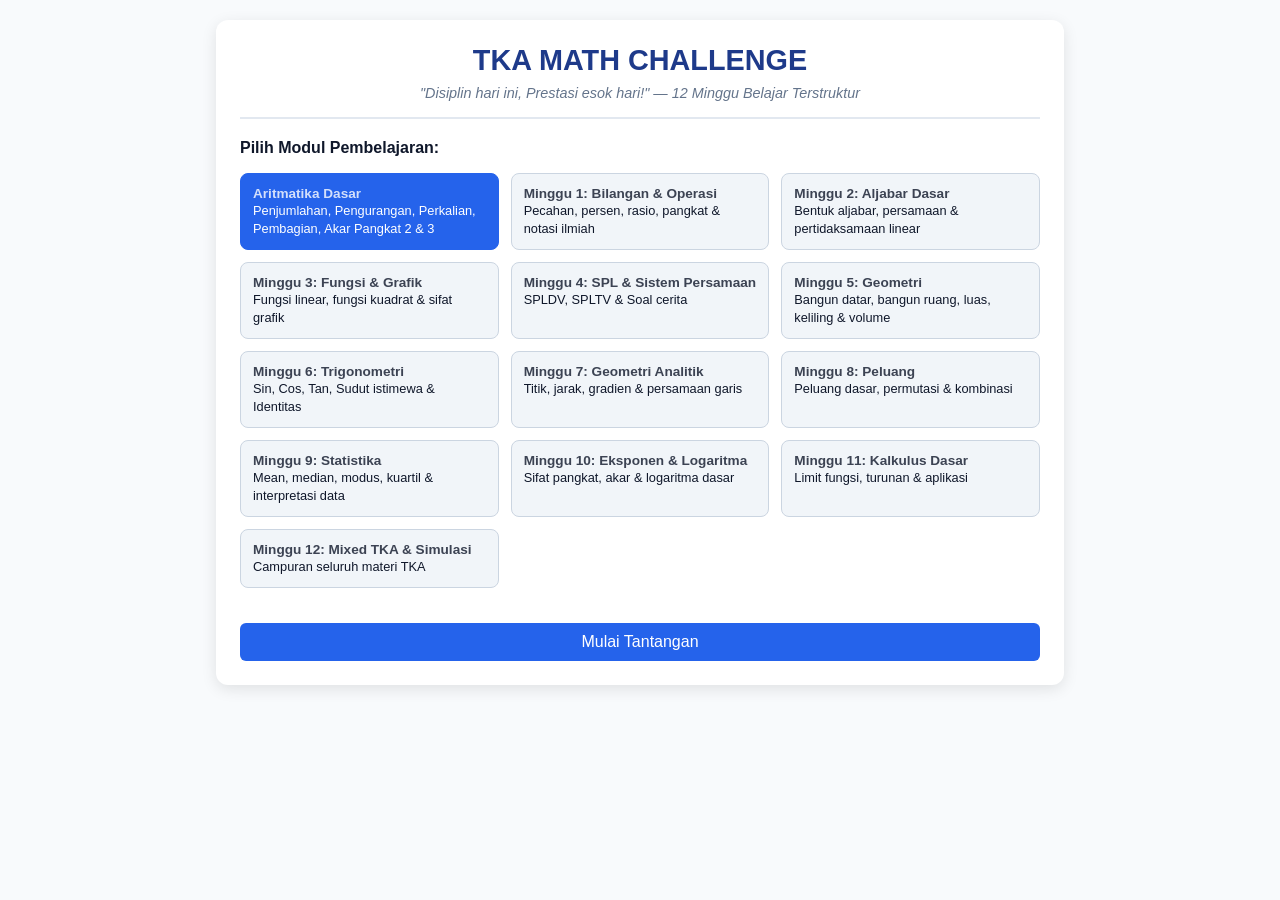
==== script.html @ e038ada2 "Create script.html" ====
<!DOCTYPE html>
<html lang="id">
<head>
    <meta charset="UTF-8">
    <meta name="viewport" content="width=device-width, initial-scale=1.0">
    <title>TKA Math Challenge - 12 Minggu Belajar Terstruktur</title>
    <style>
        :root {
            --primary: #1e3a8a;
            --accent: #2563eb;
            --bg: #f8fafc;
            --card: #ffffff;
            --text: #0f172a;
            --success: #16a34a;
            --warning: #d97706;
            --danger: #dc2626;
        }

        body {
            font-family: 'Segoe UI', Tahoma, Geneva, Verdana, sans-serif;
            background-color: var(--bg);
            color: var(--text);
            margin: 0;
            padding: 20px;
            display: flex;
            justify-content: center;
        }

        .container {
            width: 100%;
            max-width: 800px;
            background: var(--card);
            border-radius: 12px;
            box-shadow: 0 4px 15px rgba(0, 0, 0, 0.1);
            padding: 24px;
        }

        header {
            text-align: center;
            border-bottom: 2px solid #e2e8f0;
            padding-bottom: 16px;
            margin-bottom: 20px;
        }

        header h1 {
            color: var(--primary);
            margin: 0 0 8px 0;
            font-size: 1.8rem;
        }

        .motto {
            font-size: 0.9rem;
            color: #64748b;
            font-style: italic;
        }

        .grid-selector {
            display: grid;
            grid-template-columns: repeat(auto-fill, minmax(220px, 1fr));
            gap: 12px;
            margin-bottom: 20px;
        }

        .module-btn {
            background: #f1f5f9;
            border: 1px solid #cbd5e1;
            border-radius: 8px;
            padding: 12px;
            text-align: left;
            cursor: pointer;
            transition: all 0.2s;
        }

        .module-btn:hover {
            border-color: var(--accent);
            background: #eff6ff;
        }

        .module-btn.active {
            background: var(--accent);
            color: white;
            border-color: var(--accent);
        }

        .module-btn strong {
            display: block;
            font-size: 0.85rem;
            opacity: 0.8;
        }

        .quiz-box, .result-box {
            display: none;
        }

        .stats-bar {
            display: flex;
            justify-content: space-between;
            background: #f8fafc;
            padding: 12px;
            border-radius: 8px;
            margin-bottom: 16px;
            font-weight: bold;
        }

        .question-text {
            font-size: 1.2rem;
            margin-bottom: 20px;
            font-weight: 600;
        }

        .options-grid {
            display: grid;
            grid-template-columns: 1fr;
            gap: 10px;
        }

        .opt-btn {
            background: #f8fafc;
            border: 1px solid #cbd5e1;
            padding: 12px 16px;
            border-radius: 8px;
            text-align: left;
            font-size: 1rem;
            cursor: pointer;
            transition: 0.2s;
        }

        .opt-btn:hover {
            background: #e2e8f0;
        }

        .opt-btn.correct {
            background: #dcfce7 !important;
            border-color: var(--success) !important;
            color: var(--success);
        }

        .opt-btn.wrong {
            background: #fee2e2 !important;
            border-color: var(--danger) !important;
            color: var(--danger);
        }

        .explanation {
            margin-top: 15px;
            padding: 12px;
            background: #eff6ff;
            border-left: 4px solid var(--accent);
            border-radius: 4px;
            display: none;
        }

        .btn-action {
            background: var(--accent);
            color: white;
            border: none;
            padding: 10px 20px;
            border-radius: 6px;
            font-size: 1rem;
            cursor: pointer;
            margin-top: 15px;
            width: 100%;
        }

        .badge {
            display: inline-block;
            padding: 4px 8px;
            border-radius: 4px;
            font-size: 0.8rem;
            font-weight: bold;
            color: white;
        }
        .badge-green { background: var(--success); }
        .badge-yellow { background: var(--warning); }
        .badge-red { background: var(--danger); }
    </style>
</head>
<body>

<div class="container">
    <header>
        <h1>TKA MATH CHALLENGE</h1>
        <div class="motto">"Disiplin hari ini, Prestasi esok hari!" — 12 Minggu Belajar Terstruktur</div>
    </header>

    <!-- SETUP VIEW -->
    <div id="setup-view">
        <p><strong>Pilih Modul Pembelajaran:</strong></p>
        <div class="grid-selector" id="module-selector"></div>
        <button class="btn-action" onclick="startQuiz()">Mulai Tantangan</button>
    </div>

    <!-- QUIZ VIEW -->
    <div id="quiz-view" class="quiz-box">
        <div class="stats-bar">
            <span>Soal: <span id="q-num">1</span>/10</span>
            <span>Modul: <span id="module-label">-</span></span>
            <span>Skor: <span id="score-val">0</span></span>
        </div>
        <div class="question-text" id="q-text">Pertanyaan akan muncul di sini...</div>
        <div class="options-grid" id="options-container"></div>
        <div class="explanation" id="explanation-box"></div>
        <button class="btn-action" id="next-btn" style="display:none;" onclick="nextQuestion()">Soal Berikutnya</button>
    </div>

    <!-- RESULT VIEW -->
    <div id="result-view" class="result-box">
        <h2>Hasil Evaluasi Modul</h2>
        <p>Skor Akhir Anda: <strong id="final-score" style="font-size: 1.5rem;">0%</strong></p>
        <div id="status-badge" style="margin-bottom: 15px;"></div>
        <div id="recommendation" style="margin-bottom: 20px; padding: 12px; background: #f1f5f9; border-radius: 6px;"></div>
        <button class="btn-action" onclick="resetQuiz()">Pilih Modul Lain</button>
    </div>
</div>

<script>
const modules = [
    { id: 0, title: "Aritmatika Dasar", desc: "Penjumlahan, Pengurangan, Perkalian, Pembagian, Akar Pangkat 2 & 3" },
    { id: 1, title: "Minggu 1: Bilangan & Operasi", desc: "Pecahan, persen, rasio, pangkat & notasi ilmiah" },
    { id: 2, title: "Minggu 2: Aljabar Dasar", desc: "Bentuk aljabar, persamaan & pertidaksamaan linear" },
    { id: 3, title: "Minggu 3: Fungsi & Grafik", desc: "Fungsi linear, fungsi kuadrat & sifat grafik" },
    { id: 4, title: "Minggu 4: SPL & Sistem Persamaan", desc: "SPLDV, SPLTV & Soal cerita" },
    { id: 5, title: "Minggu 5: Geometri", desc: "Bangun datar, bangun ruang, luas, keliling & volume" },
    { id: 6, title: "Minggu 6: Trigonometri", desc: "Sin, Cos, Tan, Sudut istimewa & Identitas" },
    { id: 7, title: "Minggu 7: Geometri Analitik", desc: "Titik, jarak, gradien & persamaan garis" },
    { id: 8, title: "Minggu 8: Peluang", desc: "Peluang dasar, permutasi & kombinasi" },
    { id: 9, title: "Minggu 9: Statistika", desc: "Mean, median, modus, kuartil & interpretasi data" },
    { id: 10, title: "Minggu 10: Eksponen & Logaritma", desc: "Sifat pangkat, akar & logaritma dasar" },
    { id: 11, title: "Minggu 11: Kalkulus Dasar", desc: "Limit fungsi, turunan & aplikasi" },
    { id: 12, title: "Minggu 12: Mixed TKA & Simulasi", desc: "Campuran seluruh materi TKA" }
];

let selectedModule = 0;
let currentQuestions = [];
let currentIndex = 0;
let score = 0;

function init() {
    const container = document.getElementById('module-selector');
    container.innerHTML = '';
    modules.forEach(m => {
        const btn = document.createElement('div');
        btn.className = `module-btn ${m.id === selectedModule ? 'active' : ''}`;
        btn.onclick = () => selectModule(m.id);
        btn.innerHTML = `<strong>${m.title}</strong><span style="font-size:0.8rem;">${m.desc}</span>`;
        container.appendChild(btn);
    });
}

function selectModule(id) {
    selectedModule = id;
    init();
}

function generateQuestions(modId) {
    let qList = [];
    for (let i = 0; i < 10; i++) {
        let q = {};
        let activeMod = modId === 12 ? Math.floor(Math.random() * 11) : modId;

        if (activeMod === 0) {
            // Aritmatika Dasar & Akar
            let type = Math.floor(Math.random() * 3);
            if (type === 0) {
                let a = Math.floor(Math.random() * 10) + 1, b = Math.floor(Math.random() * 10) + 1;
                q = { q: `${a} × ${b} = ?`, ans: a * b, exp: `Perkalian dasar ${a} dikali ${b} = ${a*b}` };
            } else if (type === 1) {
                let val = Math.floor(Math.random() * 20) + 1;
                q = { q: `√${val * val} = ?`, ans: val, exp: `Akar pangkat 2 dari ${val*val} adalah ${val}` };
            } else {
                let val = Math.floor(Math.random() * 10) + 1;
                q = { q: `∛${val * val * val} = ?`, ans: val, exp: `Akar pangkat 3 dari ${val*val*val} adalah ${val}` };
            }
        } else if (activeMod === 2) {
            // Aljabar
            let a = Math.floor(Math.random() * 5) + 2, b = Math.floor(Math.random() * 10) + 1;
            let x = Math.floor(Math.random() * 8) + 1;
            let c = a * x + b;
            q = { q: `Selesaikan persamaan: ${a}x + ${b} = ${c}. Berapakah x?`, ans: x, exp: `${a}x = ${c} - ${b} ➔ ${a}x = ${c-b} ➔ x = ${x}` };
        } else if (activeMod === 6) {
            // Trigonometri
            const angles = [0, 30, 45, 60, 90];
            const sinVals = { 0: "0", 30: "0.5", 45: "0.71", 60: "0.87", 90: "1" };
            let ang = angles[Math.floor(Math.random() * angles.length)];
            q = { q: `Berapakah nilai dari sin(${ang}°)?`, ans: sinVals[ang], exp: `Sudut istimewa sin(${ang}°) = ${sinVals[ang]}` };
        } else if (activeMod === 11) {
            // Kalkulus (Turunan)
            let n = Math.floor(Math.random() * 4) + 2;
            q = { q: `Turunan pertama d/dx dari f(x) = x^${n} adalah...`, ans: `${n}x^${n-1}`, exp: `Gunakan rumus d/dx(x^n) = n·x^(n-1)` };
        } else {
            // Generic Fallback Question Generator
            let a = Math.floor(Math.random() * 10) + 2;
            let b = Math.floor(Math.random() * 10) + 2;
            q = { q: `[Modul ${activeMod}] Berapakah nilai dari ${a} + ${b} × 2?`, ans: a + (b * 2), exp: `Dahulukan perkalian: ${b} × 2 = ${b*2}, lalu tambahkan ${a} = ${a + b*2}` };
        }

        // Generate Options
        let correct = q.ans;
        let opts = new Set([correct]);
        while (opts.size < 4) {
            if (typeof correct === 'number') {
                let offset = (Math.floor(Math.random() * 5) + 1) * (Math.random() < 0.5 ? 1 : -1);
                opts.add(correct + offset);
            } else {
                opts.add(`${Math.floor(Math.random()*5)+1}x^${Math.floor(Math.random()*3)}`);
            }
        }

        q.options = Array.from(opts).sort(() => Math.random() - 0.5);
        qList.push(q);
    }
    return qList;
}

function startQuiz() {
    currentQuestions = generateQuestions(selectedModule);
    currentIndex = 0;
    score = 0;
    document.getElementById('setup-view').style.display = 'none';
    document.getElementById('quiz-view').style.display = 'block';
    document.getElementById('module-label').innerText = modules.find(m => m.id === selectedModule).title.split(':')[0];
    showQuestion();
}

function showQuestion() {
    let q = currentQuestions[currentIndex];
    document.getElementById('q-num').innerText = currentIndex + 1;
    document.getElementById('score-val').innerText = score;
    document.getElementById('q-text').innerText = q.q;
    document.getElementById('explanation-box').style.display = 'none';
    document.getElementById('next-btn').style.display = 'none';

    const optContainer = document.getElementById('options-container');
    optContainer.innerHTML = '';
    q.options.forEach(opt => {
        const btn = document.createElement('button');
        btn.className = 'opt-btn';
        btn.innerText = opt;
        btn.onclick = () => checkAnswer(btn, opt, q.ans, q.exp);
        optContainer.appendChild(btn);
    });
}

function checkAnswer(selectedBtn, chosen, correct, exp) {
    const allBtns = document.querySelectorAll('.opt-btn');
    allBtns.forEach(btn => btn.disabled = true);

    if (String(chosen) === String(correct)) {
        selectedBtn.classList.add('correct');
        score += 10;
    } else {
        selectedBtn.classList.add('wrong');
        allBtns.forEach(btn => {
            if (String(btn.innerText) === String(correct)) btn.classList.add('correct');
        });
    }

    const expBox = document.getElementById('explanation-box');
    expBox.innerHTML = `<strong>Pembahasan:</strong> ${exp}`;
    expBox.style.display = 'block';
    document.getElementById('next-btn').style.display = 'block';
}

function nextQuestion() {
    currentIndex++;
    if (currentIndex < currentQuestions.length) {
        showQuestion();
    } else {
        showResult();
    }
}

function showResult() {
    document.getElementById('quiz-view').style.display = 'none';
    document.getElementById('result-view').style.display = 'block';
    
    let percentage = (score / 100) * 100;
    document.getElementById('final-score').innerText = `${percentage}%`;

    let badge = document.getElementById('status-badge');
    let rec = document.getElementById('recommendation');

    if (percentage >= 80) {
        badge.innerHTML = `<span class="badge badge-green">LULUS (≥ 80%)</span>`;
        rec.innerHTML = `<strong>Hasil Bagus!</strong> Anda siap untuk lanjut ke modul materi berikutnya.`;
    } else if (percentage >= 60) {
        badge.innerHTML = `<span class="badge badge-yellow">REMEDIAL (60-79%)</span>`;
        rec.innerHTML = `<strong>Penguatan Konsep:</strong> Disarankan melakukan remediasi dan mengulang latihan soal variasi.`;
    } else {
        badge.innerHTML = `<span class="badge badge-red">ULANG KONSEP (< 60%)</span>`;
        rec.innerHTML = `<strong>Perlu Evaluasi:</strong> Pelajari kembali materi dasar pada modul ini sebelum mengambil tes ulang.`;
    }
}

function resetQuiz() {
    document.getElementById('result-view').style.display = 'none';
    document.getElementById('setup-view').style.display = 'block';
    init();
}

// Initial Run
init();
</script>
</body>
</html>
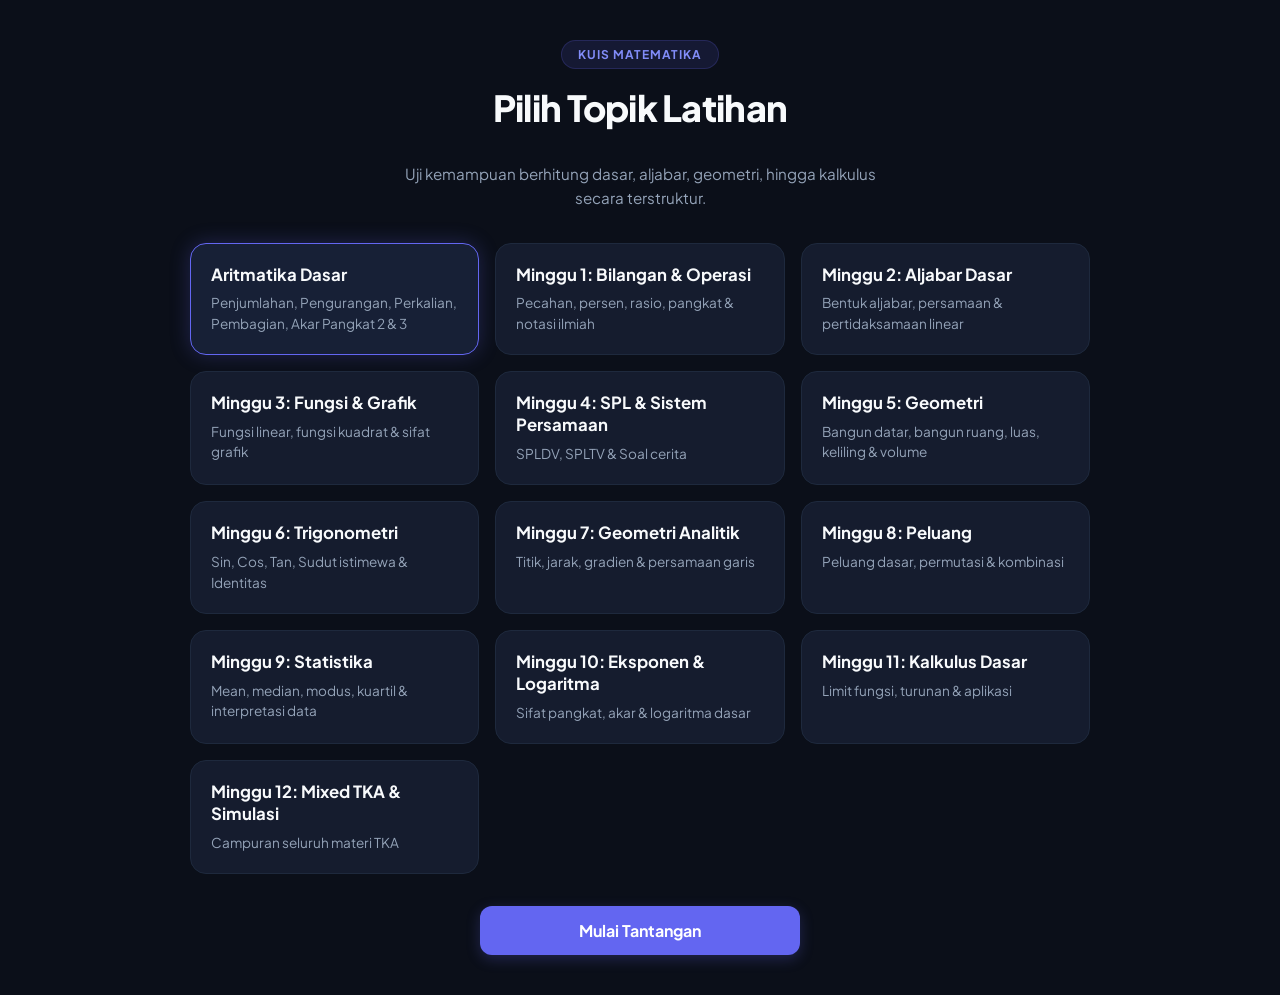
==== commit f9a3f01e: "Add files via upload" ====
--- a/script.html
+++ b/script.html
@@ -1,405 +1,502 @@
-<!DOCTYPE html>
-<html lang="id">
-<head>
-    <meta charset="UTF-8">
-    <meta name="viewport" content="width=device-width, initial-scale=1.0">
-    <title>TKA Math Challenge - 12 Minggu Belajar Terstruktur</title>
-    <style>
-        :root {
-            --primary: #1e3a8a;
-            --accent: #2563eb;
-            --bg: #f8fafc;
-            --card: #ffffff;
-            --text: #0f172a;
-            --success: #16a34a;
-            --warning: #d97706;
-            --danger: #dc2626;
-        }
-
-        body {
-            font-family: 'Segoe UI', Tahoma, Geneva, Verdana, sans-serif;
-            background-color: var(--bg);
-            color: var(--text);
-            margin: 0;
-            padding: 20px;
-            display: flex;
-            justify-content: center;
-        }
-
-        .container {
-            width: 100%;
-            max-width: 800px;
-            background: var(--card);
-            border-radius: 12px;
-            box-shadow: 0 4px 15px rgba(0, 0, 0, 0.1);
-            padding: 24px;
-        }
-
-        header {
-            text-align: center;
-            border-bottom: 2px solid #e2e8f0;
-            padding-bottom: 16px;
-            margin-bottom: 20px;
-        }
-
-        header h1 {
-            color: var(--primary);
-            margin: 0 0 8px 0;
-            font-size: 1.8rem;
-        }
-
-        .motto {
-            font-size: 0.9rem;
-            color: #64748b;
-            font-style: italic;
-        }
-
-        .grid-selector {
-            display: grid;
-            grid-template-columns: repeat(auto-fill, minmax(220px, 1fr));
-            gap: 12px;
-            margin-bottom: 20px;
-        }
-
-        .module-btn {
-            background: #f1f5f9;
-            border: 1px solid #cbd5e1;
-            border-radius: 8px;
-            padding: 12px;
-            text-align: left;
-            cursor: pointer;
-            transition: all 0.2s;
-        }
-
-        .module-btn:hover {
-            border-color: var(--accent);
-            background: #eff6ff;
-        }
-
-        .module-btn.active {
-            background: var(--accent);
-            color: white;
-            border-color: var(--accent);
-        }
-
-        .module-btn strong {
-            display: block;
-            font-size: 0.85rem;
-            opacity: 0.8;
-        }
-
-        .quiz-box, .result-box {
-            display: none;
-        }
-
-        .stats-bar {
-            display: flex;
-            justify-content: space-between;
-            background: #f8fafc;
-            padding: 12px;
-            border-radius: 8px;
-            margin-bottom: 16px;
-            font-weight: bold;
-        }
-
-        .question-text {
-            font-size: 1.2rem;
-            margin-bottom: 20px;
-            font-weight: 600;
-        }
-
-        .options-grid {
-            display: grid;
-            grid-template-columns: 1fr;
-            gap: 10px;
-        }
-
-        .opt-btn {
-            background: #f8fafc;
-            border: 1px solid #cbd5e1;
-            padding: 12px 16px;
-            border-radius: 8px;
-            text-align: left;
-            font-size: 1rem;
-            cursor: pointer;
-            transition: 0.2s;
-        }
-
-        .opt-btn:hover {
-            background: #e2e8f0;
-        }
-
-        .opt-btn.correct {
-            background: #dcfce7 !important;
-            border-color: var(--success) !important;
-            color: var(--success);
-        }
-
-        .opt-btn.wrong {
-            background: #fee2e2 !important;
-            border-color: var(--danger) !important;
-            color: var(--danger);
-        }
-
-        .explanation {
-            margin-top: 15px;
-            padding: 12px;
-            background: #eff6ff;
-            border-left: 4px solid var(--accent);
-            border-radius: 4px;
-            display: none;
-        }
-
-        .btn-action {
-            background: var(--accent);
-            color: white;
-            border: none;
-            padding: 10px 20px;
-            border-radius: 6px;
-            font-size: 1rem;
-            cursor: pointer;
-            margin-top: 15px;
-            width: 100%;
-        }
-
-        .badge {
-            display: inline-block;
-            padding: 4px 8px;
-            border-radius: 4px;
-            font-size: 0.8rem;
-            font-weight: bold;
-            color: white;
-        }
-        .badge-green { background: var(--success); }
-        .badge-yellow { background: var(--warning); }
-        .badge-red { background: var(--danger); }
-    </style>
-</head>
-<body>
-
-<div class="container">
-    <header>
-        <h1>TKA MATH CHALLENGE</h1>
-        <div class="motto">"Disiplin hari ini, Prestasi esok hari!" — 12 Minggu Belajar Terstruktur</div>
-    </header>
-
-    <!-- SETUP VIEW -->
-    <div id="setup-view">
-        <p><strong>Pilih Modul Pembelajaran:</strong></p>
-        <div class="grid-selector" id="module-selector"></div>
-        <button class="btn-action" onclick="startQuiz()">Mulai Tantangan</button>
-    </div>
-
-    <!-- QUIZ VIEW -->
-    <div id="quiz-view" class="quiz-box">
-        <div class="stats-bar">
-            <span>Soal: <span id="q-num">1</span>/10</span>
-            <span>Modul: <span id="module-label">-</span></span>
-            <span>Skor: <span id="score-val">0</span></span>
-        </div>
-        <div class="question-text" id="q-text">Pertanyaan akan muncul di sini...</div>
-        <div class="options-grid" id="options-container"></div>
-        <div class="explanation" id="explanation-box"></div>
-        <button class="btn-action" id="next-btn" style="display:none;" onclick="nextQuestion()">Soal Berikutnya</button>
-    </div>
-
-    <!-- RESULT VIEW -->
-    <div id="result-view" class="result-box">
-        <h2>Hasil Evaluasi Modul</h2>
-        <p>Skor Akhir Anda: <strong id="final-score" style="font-size: 1.5rem;">0%</strong></p>
-        <div id="status-badge" style="margin-bottom: 15px;"></div>
-        <div id="recommendation" style="margin-bottom: 20px; padding: 12px; background: #f1f5f9; border-radius: 6px;"></div>
-        <button class="btn-action" onclick="resetQuiz()">Pilih Modul Lain</button>
-    </div>
-</div>
-
-<script>
-const modules = [
-    { id: 0, title: "Aritmatika Dasar", desc: "Penjumlahan, Pengurangan, Perkalian, Pembagian, Akar Pangkat 2 & 3" },
-    { id: 1, title: "Minggu 1: Bilangan & Operasi", desc: "Pecahan, persen, rasio, pangkat & notasi ilmiah" },
-    { id: 2, title: "Minggu 2: Aljabar Dasar", desc: "Bentuk aljabar, persamaan & pertidaksamaan linear" },
-    { id: 3, title: "Minggu 3: Fungsi & Grafik", desc: "Fungsi linear, fungsi kuadrat & sifat grafik" },
-    { id: 4, title: "Minggu 4: SPL & Sistem Persamaan", desc: "SPLDV, SPLTV & Soal cerita" },
-    { id: 5, title: "Minggu 5: Geometri", desc: "Bangun datar, bangun ruang, luas, keliling & volume" },
-    { id: 6, title: "Minggu 6: Trigonometri", desc: "Sin, Cos, Tan, Sudut istimewa & Identitas" },
-    { id: 7, title: "Minggu 7: Geometri Analitik", desc: "Titik, jarak, gradien & persamaan garis" },
-    { id: 8, title: "Minggu 8: Peluang", desc: "Peluang dasar, permutasi & kombinasi" },
-    { id: 9, title: "Minggu 9: Statistika", desc: "Mean, median, modus, kuartil & interpretasi data" },
-    { id: 10, title: "Minggu 10: Eksponen & Logaritma", desc: "Sifat pangkat, akar & logaritma dasar" },
-    { id: 11, title: "Minggu 11: Kalkulus Dasar", desc: "Limit fungsi, turunan & aplikasi" },
-    { id: 12, title: "Minggu 12: Mixed TKA & Simulasi", desc: "Campuran seluruh materi TKA" }
-];
-
-let selectedModule = 0;
-let currentQuestions = [];
-let currentIndex = 0;
-let score = 0;
-
-function init() {
-    const container = document.getElementById('module-selector');
-    container.innerHTML = '';
-    modules.forEach(m => {
-        const btn = document.createElement('div');
-        btn.className = `module-btn ${m.id === selectedModule ? 'active' : ''}`;
-        btn.onclick = () => selectModule(m.id);
-        btn.innerHTML = `<strong>${m.title}</strong><span style="font-size:0.8rem;">${m.desc}</span>`;
-        container.appendChild(btn);
-    });
-}
-
-function selectModule(id) {
-    selectedModule = id;
-    init();
-}
-
-function generateQuestions(modId) {
-    let qList = [];
-    for (let i = 0; i < 10; i++) {
-        let q = {};
-        let activeMod = modId === 12 ? Math.floor(Math.random() * 11) : modId;
-
-        if (activeMod === 0) {
-            // Aritmatika Dasar & Akar
-            let type = Math.floor(Math.random() * 3);
-            if (type === 0) {
-                let a = Math.floor(Math.random() * 10) + 1, b = Math.floor(Math.random() * 10) + 1;
-                q = { q: `${a} × ${b} = ?`, ans: a * b, exp: `Perkalian dasar ${a} dikali ${b} = ${a*b}` };
-            } else if (type === 1) {
-                let val = Math.floor(Math.random() * 20) + 1;
-                q = { q: `√${val * val} = ?`, ans: val, exp: `Akar pangkat 2 dari ${val*val} adalah ${val}` };
-            } else {
-                let val = Math.floor(Math.random() * 10) + 1;
-                q = { q: `∛${val * val * val} = ?`, ans: val, exp: `Akar pangkat 3 dari ${val*val*val} adalah ${val}` };
-            }
-        } else if (activeMod === 2) {
-            // Aljabar
-            let a = Math.floor(Math.random() * 5) + 2, b = Math.floor(Math.random() * 10) + 1;
-            let x = Math.floor(Math.random() * 8) + 1;
-            let c = a * x + b;
-            q = { q: `Selesaikan persamaan: ${a}x + ${b} = ${c}. Berapakah x?`, ans: x, exp: `${a}x = ${c} - ${b} ➔ ${a}x = ${c-b} ➔ x = ${x}` };
-        } else if (activeMod === 6) {
-            // Trigonometri
-            const angles = [0, 30, 45, 60, 90];
-            const sinVals = { 0: "0", 30: "0.5", 45: "0.71", 60: "0.87", 90: "1" };
-            let ang = angles[Math.floor(Math.random() * angles.length)];
-            q = { q: `Berapakah nilai dari sin(${ang}°)?`, ans: sinVals[ang], exp: `Sudut istimewa sin(${ang}°) = ${sinVals[ang]}` };
-        } else if (activeMod === 11) {
-            // Kalkulus (Turunan)
-            let n = Math.floor(Math.random() * 4) + 2;
-            q = { q: `Turunan pertama d/dx dari f(x) = x^${n} adalah...`, ans: `${n}x^${n-1}`, exp: `Gunakan rumus d/dx(x^n) = n·x^(n-1)` };
-        } else {
-            // Generic Fallback Question Generator
-            let a = Math.floor(Math.random() * 10) + 2;
-            let b = Math.floor(Math.random() * 10) + 2;
-            q = { q: `[Modul ${activeMod}] Berapakah nilai dari ${a} + ${b} × 2?`, ans: a + (b * 2), exp: `Dahulukan perkalian: ${b} × 2 = ${b*2}, lalu tambahkan ${a} = ${a + b*2}` };
-        }
-
-        // Generate Options
-        let correct = q.ans;
-        let opts = new Set([correct]);
-        while (opts.size < 4) {
-            if (typeof correct === 'number') {
-                let offset = (Math.floor(Math.random() * 5) + 1) * (Math.random() < 0.5 ? 1 : -1);
-                opts.add(correct + offset);
-            } else {
-                opts.add(`${Math.floor(Math.random()*5)+1}x^${Math.floor(Math.random()*3)}`);
-            }
-        }
-
-        q.options = Array.from(opts).sort(() => Math.random() - 0.5);
-        qList.push(q);
-    }
-    return qList;
-}
-
-function startQuiz() {
-    currentQuestions = generateQuestions(selectedModule);
-    currentIndex = 0;
-    score = 0;
-    document.getElementById('setup-view').style.display = 'none';
-    document.getElementById('quiz-view').style.display = 'block';
-    document.getElementById('module-label').innerText = modules.find(m => m.id === selectedModule).title.split(':')[0];
-    showQuestion();
-}
-
-function showQuestion() {
-    let q = currentQuestions[currentIndex];
-    document.getElementById('q-num').innerText = currentIndex + 1;
-    document.getElementById('score-val').innerText = score;
-    document.getElementById('q-text').innerText = q.q;
-    document.getElementById('explanation-box').style.display = 'none';
-    document.getElementById('next-btn').style.display = 'none';
-
-    const optContainer = document.getElementById('options-container');
-    optContainer.innerHTML = '';
-    q.options.forEach(opt => {
-        const btn = document.createElement('button');
-        btn.className = 'opt-btn';
-        btn.innerText = opt;
-        btn.onclick = () => checkAnswer(btn, opt, q.ans, q.exp);
-        optContainer.appendChild(btn);
-    });
-}
-
-function checkAnswer(selectedBtn, chosen, correct, exp) {
-    const allBtns = document.querySelectorAll('.opt-btn');
-    allBtns.forEach(btn => btn.disabled = true);
-
-    if (String(chosen) === String(correct)) {
-        selectedBtn.classList.add('correct');
-        score += 10;
-    } else {
-        selectedBtn.classList.add('wrong');
-        allBtns.forEach(btn => {
-            if (String(btn.innerText) === String(correct)) btn.classList.add('correct');
-        });
-    }
-
-    const expBox = document.getElementById('explanation-box');
-    expBox.innerHTML = `<strong>Pembahasan:</strong> ${exp}`;
-    expBox.style.display = 'block';
-    document.getElementById('next-btn').style.display = 'block';
-}
-
-function nextQuestion() {
-    currentIndex++;
-    if (currentIndex < currentQuestions.length) {
-        showQuestion();
-    } else {
-        showResult();
-    }
-}
-
-function showResult() {
-    document.getElementById('quiz-view').style.display = 'none';
-    document.getElementById('result-view').style.display = 'block';
-    
-    let percentage = (score / 100) * 100;
-    document.getElementById('final-score').innerText = `${percentage}%`;
-
-    let badge = document.getElementById('status-badge');
-    let rec = document.getElementById('recommendation');
-
-    if (percentage >= 80) {
-        badge.innerHTML = `<span class="badge badge-green">LULUS (≥ 80%)</span>`;
-        rec.innerHTML = `<strong>Hasil Bagus!</strong> Anda siap untuk lanjut ke modul materi berikutnya.`;
-    } else if (percentage >= 60) {
-        badge.innerHTML = `<span class="badge badge-yellow">REMEDIAL (60-79%)</span>`;
-        rec.innerHTML = `<strong>Penguatan Konsep:</strong> Disarankan melakukan remediasi dan mengulang latihan soal variasi.`;
-    } else {
-        badge.innerHTML = `<span class="badge badge-red">ULANG KONSEP (< 60%)</span>`;
-        rec.innerHTML = `<strong>Perlu Evaluasi:</strong> Pelajari kembali materi dasar pada modul ini sebelum mengambil tes ulang.`;
-    }
-}
-
-function resetQuiz() {
-    document.getElementById('result-view').style.display = 'none';
-    document.getElementById('setup-view').style.display = 'block';
-    init();
-}
-
-// Initial Run
-init();
-</script>
-</body>
-</html>
+<!DOCTYPE html>
+<html lang="id">
+<head>
+    <meta charset="UTF-8">
+    <meta name="viewport" content="width=device-width, initial-scale=1.0">
+    <title>TKA Math Challenge - 12 Minggu Belajar Terstruktur</title>
+    <style>
+        @import url('https://fonts.googleapis.com/css2?family=Plus+Jakarta+Sans:wght@400;500;600;700;800&display=swap');
+
+        :root {
+            --bg-dark: #0b0f19;
+            --card-bg: #151c2e;
+            --card-hover: #1c263e;
+            --card-border: #1e293d;
+            --primary: #6366f1;
+            --primary-hover: #4f46e5;
+            --primary-glow: rgba(99, 102, 241, 0.25);
+            --text-main: #f8fafc;
+            --text-muted: #94a3b8;
+            --success: #22c55e;
+            --success-bg: rgba(34, 197, 94, 0.15);
+            --danger: #ef4444;
+            --danger-bg: rgba(239, 68, 68, 0.15);
+            --warning: #f59e0b;
+        }
+
+        * {
+            box-sizing: border-box;
+            font-family: 'Plus Jakarta Sans', system-ui, -apple-system, sans-serif;
+        }
+
+        body {
+            background-color: var(--bg-dark);
+            color: var(--text-main);
+            margin: 0;
+            padding: 40px 20px;
+            display: flex;
+            justify-content: center;
+            align-items: center;
+            min-height: 100vh;
+        }
+
+        .container {
+            width: 100%;
+            max-width: 900px;
+            background: transparent;
+            padding: 0;
+        }
+
+        /* HEADER & TITLE SECTION */
+        header {
+            text-align: center;
+            border-bottom: none;
+            padding-bottom: 0;
+            margin-bottom: 32px;
+        }
+
+        .motto {
+            display: inline-block;
+            font-size: 0.75rem;
+            font-weight: 700;
+            letter-spacing: 0.08em;
+            text-transform: uppercase;
+            color: #818cf8;
+            background: rgba(99, 102, 241, 0.12);
+            border: 1px solid rgba(99, 102, 241, 0.2);
+            padding: 6px 16px;
+            border-radius: 20px;
+            margin-bottom: 16px;
+            font-style: normal;
+        }
+
+        header h1 {
+            color: var(--text-main);
+            font-size: 2.25rem;
+            font-weight: 800;
+            margin: 0 0 12px 0;
+            letter-spacing: -0.02em;
+        }
+
+        #setup-view p.subtitle {
+            text-align: center;
+            color: var(--text-muted);
+            font-size: 0.95rem;
+            max-width: 520px;
+            margin: 0 auto 32px auto;
+            line-height: 1.6;
+        }
+
+        /* GRID MODULE SELECTOR */
+        .grid-selector {
+            display: grid;
+            grid-template-columns: repeat(auto-fill, minmax(260px, 1fr));
+            gap: 16px;
+            margin-bottom: 32px;
+        }
+
+        .module-btn {
+            background: var(--card-bg);
+            border: 1px solid var(--card-border);
+            border-radius: 16px;
+            padding: 20px;
+            cursor: pointer;
+            transition: all 0.25s cubic-bezier(0.4, 0, 0.2, 1);
+            display: flex;
+            flex-direction: column;
+            justify-content: flex-start;
+            position: relative;
+            overflow: hidden;
+        }
+
+        .module-btn:hover {
+            background: var(--card-hover);
+            border-color: #334155;
+            transform: translateY(-2px);
+        }
+
+        .module-btn.active {
+            background: #172036;
+            border-color: var(--primary);
+            box-shadow: 0 0 20px var(--primary-glow);
+        }
+
+        .module-btn strong {
+            color: var(--text-main);
+            font-size: 1.05rem;
+            font-weight: 700;
+            margin-bottom: 8px;
+            line-height: 1.3;
+        }
+
+        .module-btn span {
+            color: var(--text-muted) !important;
+            font-size: 0.85rem !important;
+            line-height: 1.5;
+        }
+
+        /* QUIZ VIEW & STATS */
+        .quiz-box, .result-box {
+            background: var(--card-bg);
+            border: 1px solid var(--card-border);
+            border-radius: 20px;
+            padding: 32px;
+            box-shadow: 0 10px 30px rgba(0,0,0,0.3);
+            display: none;
+        }
+
+        .stats-bar {
+            background: rgba(255, 255, 255, 0.03);
+            border: 1px solid rgba(255, 255, 255, 0.05);
+            padding: 12px 20px;
+            border-radius: 12px;
+            margin-bottom: 28px;
+            font-size: 0.9rem;
+            color: var(--text-muted);
+            display: flex;
+            justify-content: space-between;
+        }
+
+        .stats-bar span span {
+            color: var(--primary);
+            font-weight: bold;
+        }
+
+        .question-text {
+            font-size: 1.35rem;
+            font-weight: 700;
+            line-height: 1.5;
+            margin-bottom: 24px;
+            color: var(--text-main);
+        }
+
+        /* OPTIONS GRID */
+        .options-grid {
+            display: grid;
+            grid-template-columns: 1fr;
+            gap: 12px;
+        }
+
+        .opt-btn {
+            background: rgba(255, 255, 255, 0.02);
+            border: 1px solid var(--card-border);
+            color: var(--text-main);
+            padding: 16px 20px;
+            border-radius: 12px;
+            font-size: 0.95rem;
+            font-weight: 600;
+            cursor: pointer;
+            transition: all 0.2s ease;
+            text-align: left;
+        }
+
+        .opt-btn:hover:not(:disabled) {
+            background: var(--card-hover);
+            border-color: #334155;
+            color: #ffffff;
+        }
+
+        .opt-btn.correct {
+            background: var(--success-bg) !important;
+            border-color: var(--success) !important;
+            color: var(--success) !important;
+        }
+
+        .opt-btn.wrong {
+            background: var(--danger-bg) !important;
+            border-color: var(--danger) !important;
+            color: var(--danger) !important;
+        }
+
+        /* EXPLANATION BOX */
+        .explanation {
+            margin-top: 20px;
+            padding: 16px;
+            background: rgba(99, 102, 241, 0.08);
+            border-left: 4px solid var(--primary);
+            border-radius: 8px;
+            color: #c7d2fe;
+            font-size: 0.9rem;
+            line-height: 1.5;
+            display: none;
+        }
+
+        /* BUTTON ACTION */
+        .btn-action {
+            background: var(--primary);
+            color: white;
+            border: none;
+            padding: 14px 28px;
+            border-radius: 12px;
+            font-size: 1rem;
+            font-weight: 700;
+            cursor: pointer;
+            transition: all 0.2s ease;
+            box-shadow: 0 4px 14px var(--primary-glow);
+            width: 100%;
+            margin-top: 20px;
+        }
+
+        .btn-action:hover {
+            background: var(--primary-hover);
+            transform: translateY(-1px);
+            box-shadow: 0 6px 20px var(--primary-glow);
+        }
+
+        #setup-view .btn-action {
+            max-width: 320px;
+            margin: 0 auto;
+            display: block;
+        }
+
+        /* RESULT VIEW */
+        .result-box h2 {
+            font-size: 1.5rem;
+            margin-top: 0;
+        }
+
+        .badge {
+            display: inline-block;
+            padding: 6px 14px;
+            border-radius: 20px;
+            font-size: 0.85rem;
+            font-weight: bold;
+        }
+
+        .badge-green { background: var(--success-bg); color: var(--success); border: 1px solid var(--success); }
+        .badge-yellow { background: rgba(245, 158, 11, 0.15); color: var(--warning); border: 1px solid var(--warning); }
+        .badge-red { background: var(--danger-bg); color: var(--danger); border: 1px solid var(--danger); }
+
+        #recommendation {
+            background: rgba(255, 255, 255, 0.03) !important;
+            border: 1px solid var(--card-border);
+            color: var(--text-muted);
+            padding: 16px;
+            border-radius: 12px;
+            margin: 20px 0;
+            line-height: 1.5;
+        }
+    </style>
+</head>
+<body>
+
+<div class="container">
+    <header>
+        <div class="motto">Kuis Matematika</div>
+        <h1>Pilih Topik Latihan</h1>
+    </header>
+
+    <!-- SETUP VIEW -->
+    <div id="setup-view">
+        <p class="subtitle">Uji kemampuan berhitung dasar, aljabar, geometri, hingga kalkulus secara terstruktur.</p>
+        <div class="grid-selector" id="module-selector"></div>
+        <button class="btn-action" onclick="startQuiz()">Mulai Tantangan</button>
+    </div>
+
+    <!-- QUIZ VIEW -->
+    <div id="quiz-view" class="quiz-box">
+        <div class="stats-bar">
+            <span>Soal: <span id="q-num">1</span>/10</span>
+            <span>Modul: <span id="module-label">-</span></span>
+            <span>Skor: <span id="score-val">0</span></span>
+        </div>
+        <div class="question-text" id="q-text">Pertanyaan akan muncul di sini...</div>
+        <div class="options-grid" id="options-container"></div>
+        <div class="explanation" id="explanation-box"></div>
+        <button class="btn-action" id="next-btn" style="display:none;" onclick="nextQuestion()">Soal Berikutnya</button>
+    </div>
+
+    <!-- RESULT VIEW -->
+    <div id="result-view" class="result-box">
+        <h2>Hasil Evaluasi Modul</h2>
+        <p>Skor Akhir Anda: <strong id="final-score" style="font-size: 1.8rem; color: var(--primary);">0%</strong></p>
+        <div id="status-badge" style="margin-bottom: 15px;"></div>
+        <div id="recommendation"></div>
+        <button class="btn-action" onclick="resetQuiz()">Pilih Modul Lain</button>
+    </div>
+</div>
+
+<script>
+const modules = [
+    { id: 0, title: "Aritmatika Dasar", desc: "Penjumlahan, Pengurangan, Perkalian, Pembagian, Akar Pangkat 2 & 3" },
+    { id: 1, title: "Minggu 1: Bilangan & Operasi", desc: "Pecahan, persen, rasio, pangkat & notasi ilmiah" },
+    { id: 2, title: "Minggu 2: Aljabar Dasar", desc: "Bentuk aljabar, persamaan & pertidaksamaan linear" },
+    { id: 3, title: "Minggu 3: Fungsi & Grafik", desc: "Fungsi linear, fungsi kuadrat & sifat grafik" },
+    { id: 4, title: "Minggu 4: SPL & Sistem Persamaan", desc: "SPLDV, SPLTV & Soal cerita" },
+    { id: 5, title: "Minggu 5: Geometri", desc: "Bangun datar, bangun ruang, luas, keliling & volume" },
+    { id: 6, title: "Minggu 6: Trigonometri", desc: "Sin, Cos, Tan, Sudut istimewa & Identitas" },
+    { id: 7, title: "Minggu 7: Geometri Analitik", desc: "Titik, jarak, gradien & persamaan garis" },
+    { id: 8, title: "Minggu 8: Peluang", desc: "Peluang dasar, permutasi & kombinasi" },
+    { id: 9, title: "Minggu 9: Statistika", desc: "Mean, median, modus, kuartil & interpretasi data" },
+    { id: 10, title: "Minggu 10: Eksponen & Logaritma", desc: "Sifat pangkat, akar & logaritma dasar" },
+    { id: 11, title: "Minggu 11: Kalkulus Dasar", desc: "Limit fungsi, turunan & aplikasi" },
+    { id: 12, title: "Minggu 12: Mixed TKA & Simulasi", desc: "Campuran seluruh materi TKA" }
+];
+
+let selectedModule = 0;
+let currentQuestions = [];
+let currentIndex = 0;
+let score = 0;
+
+function init() {
+    const container = document.getElementById('module-selector');
+    container.innerHTML = '';
+    modules.forEach(m => {
+        const btn = document.createElement('div');
+        btn.className = `module-btn ${m.id === selectedModule ? 'active' : ''}`;
+        btn.onclick = () => selectModule(m.id);
+        btn.innerHTML = `<strong>${m.title}</strong><span>${m.desc}</span>`;
+        container.appendChild(btn);
+    });
+}
+
+function selectModule(id) {
+    selectedModule = id;
+    init();
+}
+
+function generateQuestions(modId) {
+    let qList = [];
+    for (let i = 0; i < 10; i++) {
+        let q = {};
+        let activeMod = modId === 12 ? Math.floor(Math.random() * 11) : modId;
+
+        if (activeMod === 0) {
+            let type = Math.floor(Math.random() * 3);
+            if (type === 0) {
+                let a = Math.floor(Math.random() * 10) + 1, b = Math.floor(Math.random() * 10) + 1;
+                q = { q: `${a} × ${b} = ?`, ans: a * b, exp: `Perkalian dasar ${a} dikali ${b} = ${a*b}` };
+            } else if (type === 1) {
+                let val = Math.floor(Math.random() * 20) + 1;
+                q = { q: `√${val * val} = ?`, ans: val, exp: `Akar pangkat 2 dari ${val*val} adalah ${val}` };
+            } else {
+                let val = Math.floor(Math.random() * 10) + 1;
+                q = { q: `∛${val * val * val} = ?`, ans: val, exp: `Akar pangkat 3 dari ${val*val*val} adalah ${val}` };
+            }
+        } else if (activeMod === 2) {
+            let a = Math.floor(Math.random() * 5) + 2, b = Math.floor(Math.random() * 10) + 1;
+            let x = Math.floor(Math.random() * 8) + 1;
+            let c = a * x + b;
+            q = { q: `Selesaikan persamaan: ${a}x + ${b} = ${c}. Berapakah x?`, ans: x, exp: `${a}x = ${c} - ${b} ➔ ${a}x = ${c-b} ➔ x = ${x}` };
+        } else if (activeMod === 6) {
+            const angles = [0, 30, 45, 60, 90];
+            const sinVals = { 0: "0", 30: "0.5", 45: "0.71", 60: "0.87", 90: "1" };
+            let ang = angles[Math.floor(Math.random() * angles.length)];
+            q = { q: `Berapakah nilai dari sin(${ang}°)?`, ans: sinVals[ang], exp: `Sudut istimewa sin(${ang}°) = ${sinVals[ang]}` };
+        } else if (activeMod === 11) {
+            let n = Math.floor(Math.random() * 4) + 2;
+            q = { q: `Turunan pertama d/dx dari f(x) = x^${n} adalah...`, ans: `${n}x^${n-1}`, exp: `Gunakan rumus d/dx(x^n) = n·x^(n-1)` };
+        } else {
+            let a = Math.floor(Math.random() * 10) + 2;
+            let b = Math.floor(Math.random() * 10) + 2;
+            q = { q: `[Modul ${activeMod}] Berapakah nilai dari ${a} + ${b} × 2?`, ans: a + (b * 2), exp: `Dahulukan perkalian: ${b} × 2 = ${b*2}, lalu tambahkan ${a} = ${a + b*2}` };
+        }
+
+        let correct = q.ans;
+        let opts = new Set([correct]);
+        while (opts.size < 4) {
+            if (typeof correct === 'number') {
+                let offset = (Math.floor(Math.random() * 5) + 1) * (Math.random() < 0.5 ? 1 : -1);
+                opts.add(correct + offset);
+            } else {
+                opts.add(`${Math.floor(Math.random()*5)+1}x^${Math.floor(Math.random()*3)}`);
+            }
+        }
+
+        q.options = Array.from(opts).sort(() => Math.random() - 0.5);
+        qList.push(q);
+    }
+    return qList;
+}
+
+function startQuiz() {
+    currentQuestions = generateQuestions(selectedModule);
+    currentIndex = 0;
+    score = 0;
+    document.getElementById('setup-view').style.display = 'none';
+    document.getElementById('quiz-view').style.display = 'block';
+    document.getElementById('module-label').innerText = modules.find(m => m.id === selectedModule).title.split(':')[0];
+    showQuestion();
+}
+
+function showQuestion() {
+    let q = currentQuestions[currentIndex];
+    document.getElementById('q-num').innerText = currentIndex + 1;
+    document.getElementById('score-val').innerText = score;
+    document.getElementById('q-text').innerText = q.q;
+    document.getElementById('explanation-box').style.display = 'none';
+    document.getElementById('next-btn').style.display = 'none';
+
+    const optContainer = document.getElementById('options-container');
+    optContainer.innerHTML = '';
+    q.options.forEach(opt => {
+        const btn = document.createElement('button');
+        btn.className = 'opt-btn';
+        btn.innerText = opt;
+        btn.onclick = () => checkAnswer(btn, opt, q.ans, q.exp);
+        optContainer.appendChild(btn);
+    });
+}
+
+function checkAnswer(selectedBtn, chosen, correct, exp) {
+    const allBtns = document.querySelectorAll('.opt-btn');
+    allBtns.forEach(btn => btn.disabled = true);
+
+    if (String(chosen) === String(correct)) {
+        selectedBtn.classList.add('correct');
+        score += 10;
+    } else {
+        selectedBtn.classList.add('wrong');
+        allBtns.forEach(btn => {
+            if (String(btn.innerText) === String(correct)) btn.classList.add('correct');
+        });
+    }
+
+    const expBox = document.getElementById('explanation-box');
+    expBox.innerHTML = `<strong>Pembahasan:</strong> ${exp}`;
+    expBox.style.display = 'block';
+    document.getElementById('next-btn').style.display = 'block';
+}
+
+function nextQuestion() {
+    currentIndex++;
+    if (currentIndex < currentQuestions.length) {
+        showQuestion();
+    } else {
+        showResult();
+    }
+}
+
+function showResult() {
+    document.getElementById('quiz-view').style.display = 'none';
+    document.getElementById('result-view').style.display = 'block';
+    
+    let percentage = (score / 100) * 100;
+    document.getElementById('final-score').innerText = `${percentage}%`;
+
+    let badge = document.getElementById('status-badge');
+    let rec = document.getElementById('recommendation');
+
+    if (percentage >= 80) {
+        badge.innerHTML = `<span class="badge badge-green">LULUS (≥ 80%)</span>`;
+        rec.innerHTML = `<strong>Hasil Bagus!</strong> Anda siap untuk lanjut ke modul materi berikutnya.`;
+    } else if (percentage >= 60) {
+        badge.innerHTML = `<span class="badge badge-yellow">REMEDIAL (60-79%)</span>`;
+        rec.innerHTML = `<strong>Penguatan Konsep:</strong> Disarankan melakukan remediasi dan mengulang latihan soal variasi.`;
+    } else {
+        badge.innerHTML = `<span class="badge badge-red">ULANG KONSEP (< 60%)</span>`;
+        rec.innerHTML = `<strong>Perlu Evaluasi:</strong> Pelajari kembali materi dasar pada modul ini sebelum mengambil tes ulang.`;
+    }
+}
+
+function resetQuiz() {
+    document.getElementById('result-view').style.display = 'none';
+    document.getElementById('setup-view').style.display = 'block';
+    init();
+}
+
+// Initial Run
+init();
+</script>
+</body>
+</html>
